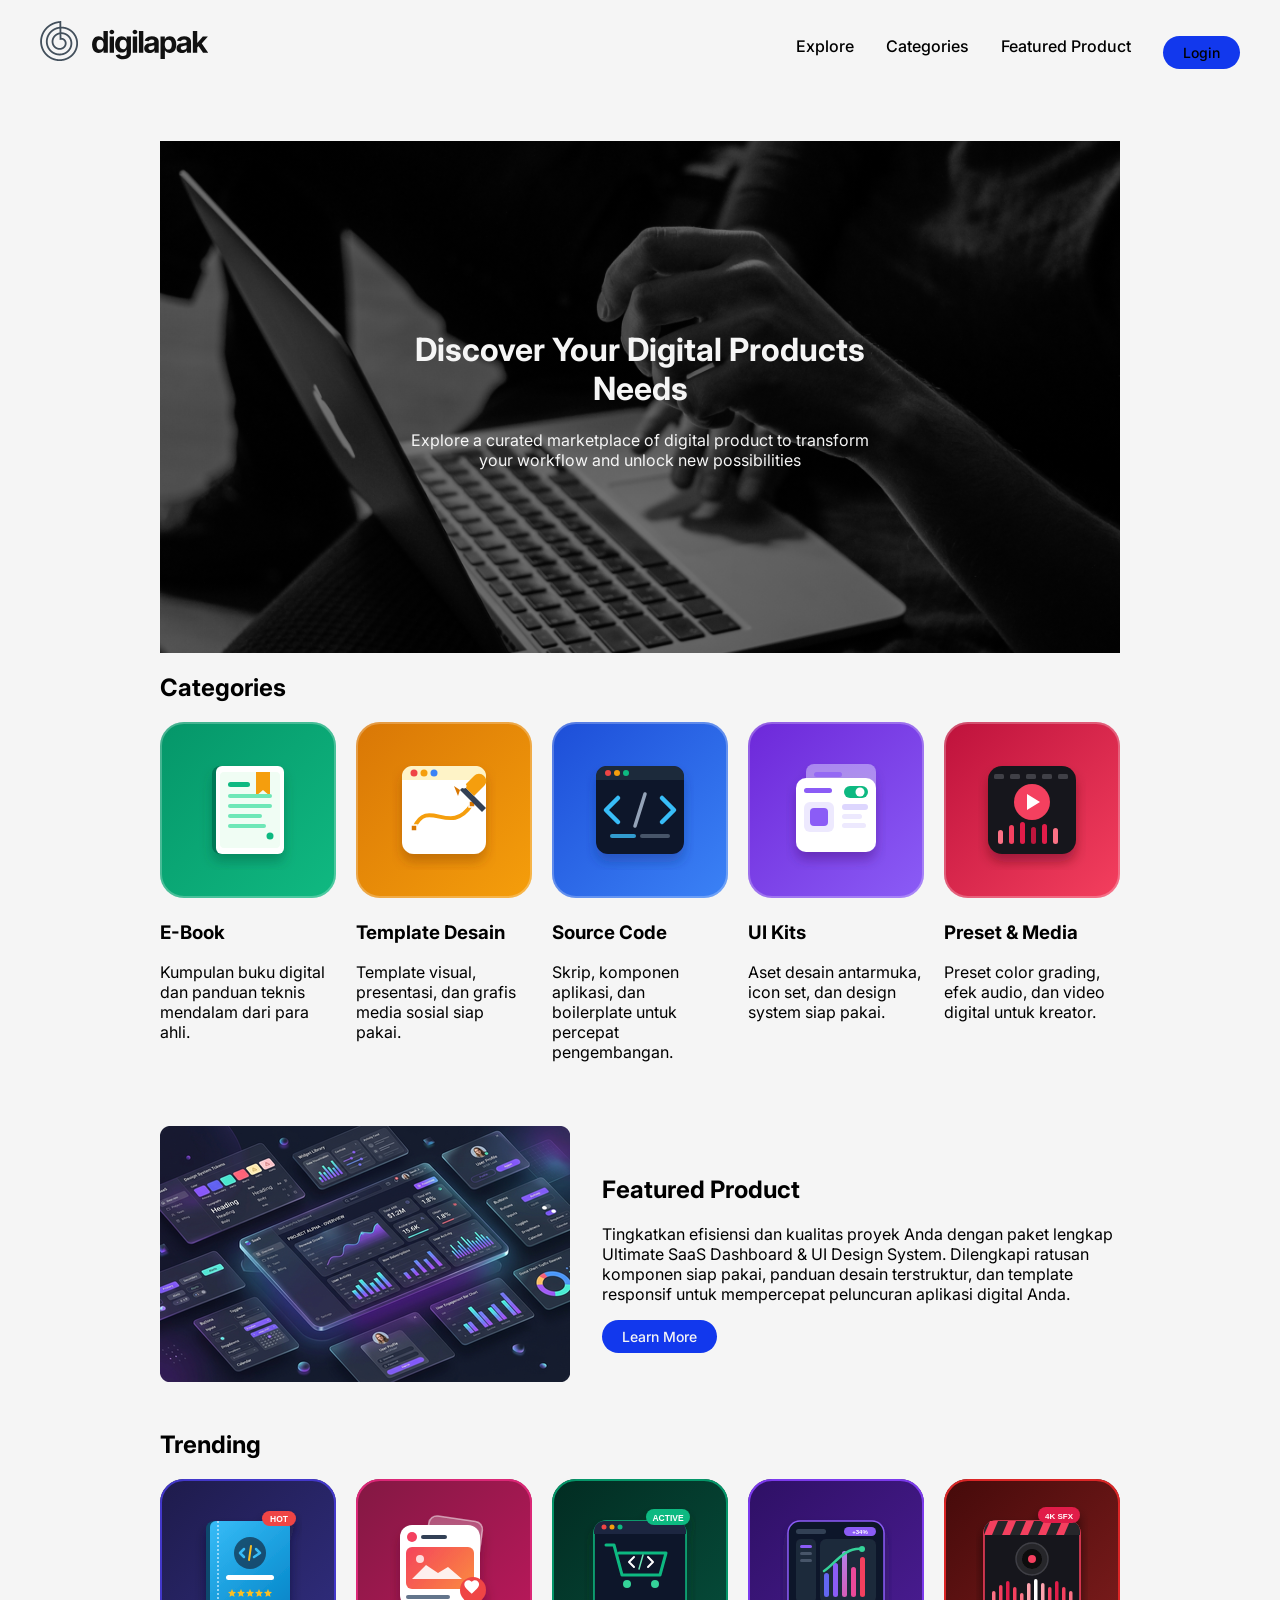
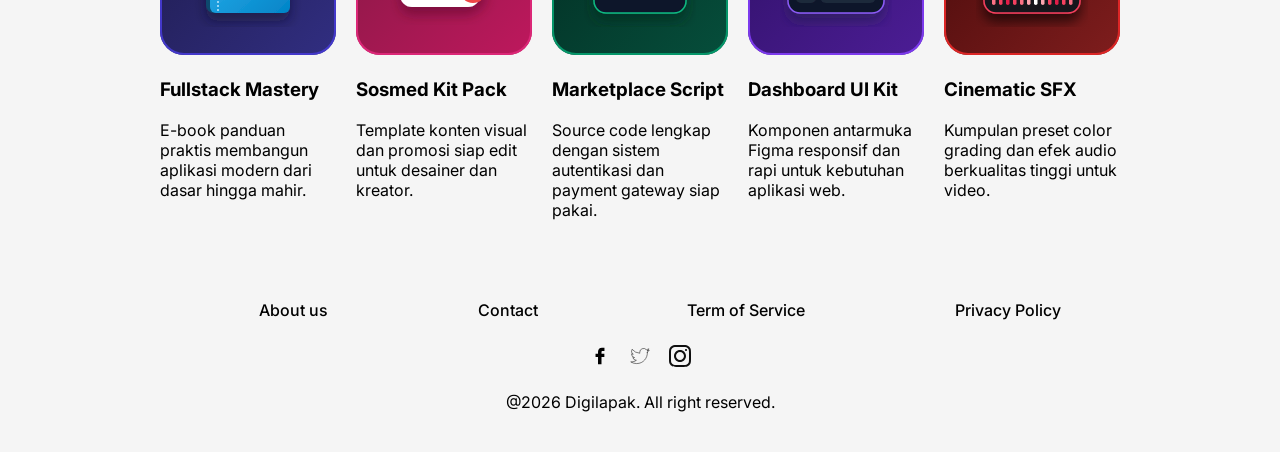
==== assignment-1/index.html @ e9bd9bd2 "add: assignment 1 dan 2" ====
<!DOCTYPE html>
<html lang="en">
<head>
    <meta charset="UTF-8">
    <meta name="viewport" content="width=device-width, initial-scale=1.0">
    <link rel="preconnect" href="https://fonts.googleapis.com">
    <link rel="preconnect" href="https://fonts.gstatic.com" crossorigin>
    <link href="https://fonts.googleapis.com/css2?family=Inter:wght@400;500;600;700&display=swap" rel="stylesheet">
    <link rel="stylesheet" href="style.css">
    <title>Assignment 1</title>
</head>
<body>
    
    <!--header-->
    <header class="header">
        <!-- Logo -->
         <div class="logo">
            <img src="assets/logo.svg" alt="logo">
         </div>

         <!--Navbar Element-->
         <nav class="navbar">
            <ul>
                <li>
                    <a href="">Explore</a>
                </li>
                <li>
                    <a href="#categories">Categories</a>
                </li>
                <li>
                    <a href="#featured-product">Featured Product</a>
                </li>
                <li class="button">
                    <a href="#">Login</a>
                </li>
            </ul>
         </nav>
    </header>

    <!--Landing page-->
    <div class="landing-page">
        <!--HERO-->
        <div class="hero-image">
            <div class="hero-text">
                <h1>Discover Your Digital Products Needs</h1>
                <p>Explore a curated marketplace of digital product to transform your workflow and unlock new possibilities</p>
            </div>
            
        </div>
    

        <!--Categories-->
        <section id="categories" class="categories">
            <h2>Categories</h2>
            <!--Card-->
            <div class="categories-grid">
                <!--Card 1-->
                <div class="categories-card">
                    <img src="assets/category-ebook.svg" alt="E-Book" width="176" height="176">
                    <h3>E-Book</h3>
                    <p>Kumpulan buku digital dan panduan teknis mendalam dari para ahli.</p>
                </div>
                <!--Card 2-->
                <div class="categories-card">
                    <img src="assets/category-design.svg" alt="Template Desain" width="176" height="176">
                    <h3>Template Desain</h3>
                    <p>Template visual, presentasi, dan grafis media sosial siap pakai.</p>
                </div>
                <!--Card 3-->
                <div class="categories-card">
                    <img src="assets/category-code.svg" alt="Source Code" width="176" height="176">
                    <h3>Source Code</h3>
                    <p>Skrip, komponen aplikasi, dan boilerplate untuk percepat pengembangan.</p>
                </div>
                <!--Card 4-->
                <div class="categories-card">
                    <img src="assets/category-uikit.svg" alt="UI Kits" width="176" height="176">
                    <h3>UI Kits</h3>
                    <p>Aset desain antarmuka, icon set, dan design system siap pakai.</p>
                </div>
                <!--Card 5-->
                <div class="categories-card">
                    <img src="assets/category-media.svg" alt="Preset & Media" width="176" height="176">
                    <h3>Preset & Media</h3>
                    <p>Preset color grading, efek audio, dan video digital untuk kreator.</p>
                </div>
             </div>

        </section>


        <!--Featured Product-->
        <section class="featured-product" id="featured-product">
            <div class="featured-product-image">
                <img src="assets/featured-product.png" alt="featured product">
            </div>

            <div class="featured-product-text">
                <h2>Featured Product</h2>
                <article>
                    <p>Tingkatkan efisiensi dan kualitas proyek Anda dengan paket lengkap Ultimate SaaS Dashboard &amp; UI Design System. Dilengkapi ratusan komponen siap pakai, panduan desain terstruktur, dan template responsif untuk mempercepat peluncuran aplikasi digital Anda.</p>
                </article>
                <a href="#" class="button">Learn More</a>
            </div>
        </section>


        <!--Trending-->
        <section class="trending">
            <h2>Trending</h2>
            <!--Card-->
            <div class="categories-grid">
                <!--Card 1-->
                <div class="categories-card">
                    <img src="assets/trending-ebook.svg" alt="E-Book Fullstack" width="176" height="176">
                    <h3>Fullstack Mastery</h3>
                    <p>E-book panduan praktis membangun aplikasi modern dari dasar hingga mahir.</p>
                </div>
                <!--Card 2-->
                <div class="categories-card">
                    <img src="assets/trending-design.svg" alt="Social Media Kit" width="176" height="176">
                    <h3>Sosmed Kit Pack</h3>
                    <p>Template konten visual dan promosi siap edit untuk desainer dan kreator.</p>
                </div>
                <!--Card 3-->
                <div class="categories-card">
                    <img src="assets/trending-code.svg" alt="Marketplace Starter" width="176" height="176">
                    <h3>Marketplace Script</h3>
                    <p>Source code lengkap dengan sistem autentikasi dan payment gateway siap pakai.</p>
                </div>
                <!--Card 4-->
                <div class="categories-card">
                    <img src="assets/trending-uikit.svg" alt="Dashboard UI Kit" width="176" height="176">
                    <h3>Dashboard UI Kit</h3>
                    <p>Komponen antarmuka Figma responsif dan rapi untuk kebutuhan aplikasi web.</p>
                </div>
                <!--Card 5-->
                <div class="categories-card">
                    <img src="assets/trending-media.svg" alt="Cinematic SFX Pack" width="176" height="176">
                    <h3>Cinematic SFX</h3>
                    <p>Kumpulan preset color grading dan efek audio berkualitas tinggi untuk video.</p>
                </div>
             </div>
        </section>

        <!--Footer-->
        <footer class="footer">
            <nav class="navbar">
                <ul class="footer-element">
                    <li>
                        <a href="">About us</a>
                    </li>
                    <li>
                        <a href="">Contact</a>
                    </li>
                    <li>
                        <a href="">Term of Service</a>
                    </li>
                    <li>
                        <a href="">Privacy Policy</a>
                    </li>
                </ul>
            </nav>
            

            <!--logo sosial media-->
            <div class="footer-icon">
                <img src="assets/facebook-icon.svg">
                <img src="assets/twit-icon.svg">
                <img src="assets/ig-icon.svg">
                
            </div>
            <p>@2026 Digilapak. All right reserved.</p>
            
        </footer>

    </div>
</body>
</html>
---- assignment-1/style.css ----
/*CSS*/

body {
    padding: 0;
    margin: 0;

    height: 100%;
    background-color: whitesmoke;
    font-family: 'Inter', sans-serif;
}

.header {
    display: flex;
    justify-content: space-between;
    padding-left: 40px;
    padding-right: 40px;
    padding-top: 20px;
    padding-bottom: 20px;
    margin-bottom: 36px;
    background-color: whitesmoke;
    position: sticky;
    top: 0;
    overflow: hidden;
    z-index: 999;
}

.logo{
    
}


.navbar ul {
    display: flex;
    flex-direction:row;
    gap: 32px;
    list-style-type: none;
}

.navbar li a{
    color: #000000;
    text-decoration: none;
    font-weight: 500;
}


.landing-page{
    padding-left: 160px;
    padding-right: 160px;
}


.hero-text{
text-align: center;
  position: absolute;
  top: 50%;
  left: 50%;
  transform: translate(-50%, -50%);
  color: whitesmoke;
}

.hero-image{
    background-image: linear-gradient(rgba(0, 0, 0, 0.5), rgba(0, 0, 0, 0.5)), url("assets/hero-img.jpg");
    background-size: cover;
    background-position: center;
    background-repeat: no-repeat;
    height: 512px;
    position: relative;
}

.categories{
    margin-bottom: 48px;
}

.categories-grid{
    display: flex;
    justify-content: space-between;
}

.categories-card{
    width: 176px;
    height: auto;
}

.featured-product{
    display: flex;
    justify-content: space-between;
    align-items: center;
    gap: 32px;
    margin-bottom: 48px;
}

.featured-product-image img{
    max-width: 100%;
    height: auto;
    display: block;
}

.button {
    display: inline-block;
    padding: 8px 20px;
    background-color: #1238ED;
    color: whitesmoke;
    text-decoration: none;
    font-size: 14px;
    font-weight: 500;
    border-radius: 20px;
    transition: background-color 0.2s ease;
}

.button:hover {
    background-color: #0d2bb5;
}

.featured-product-text{
    flex: 1;
}

.trending{
    margin-bottom: 48px;
}

.footer{
    margin-top: 64px;
}
.footer-element{
    display: flex;
    justify-content: space-around;

}

.footer-icon{
    display: flex;
    justify-content: center;
    gap: 16px;
    margin-top: 24px;
    margin-bottom: 24px;
}

.footer-icon img{
    max-width: 24px;
    max-height: 24px;
}

.footer p{
    text-align: center;
    margin-bottom: 40px;
}
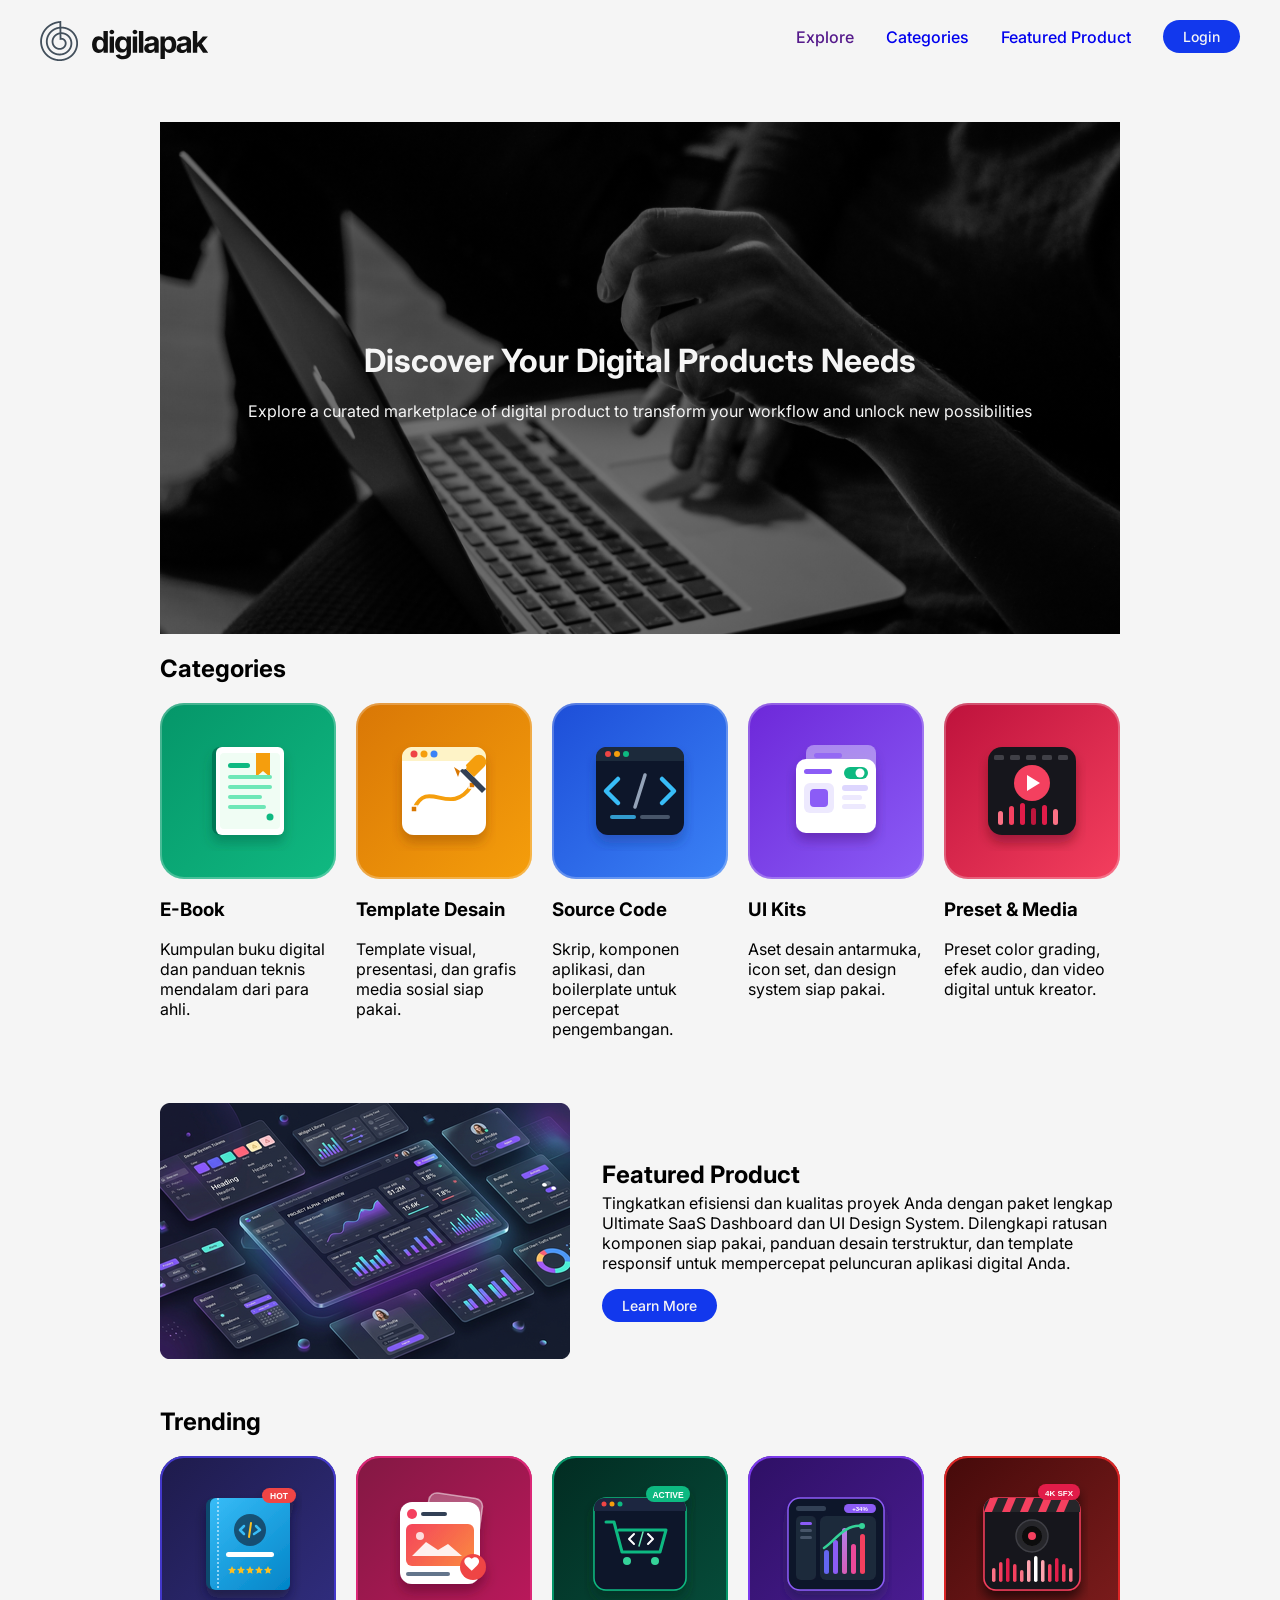
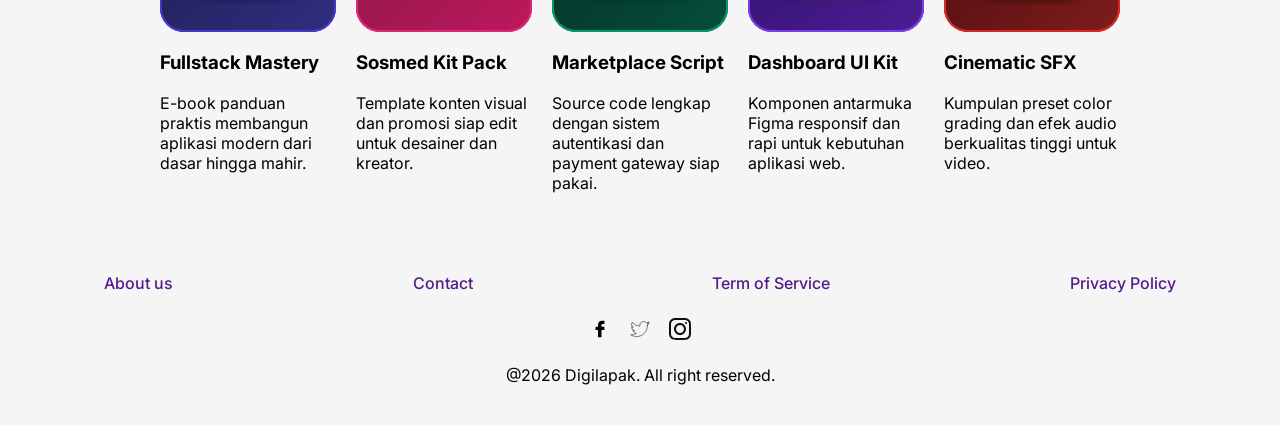
==== commit 9d4f7b9d: "fix: fix assigment 2" ====
--- a/assignment-1/index.html
+++ b/assignment-1/index.html
@@ -15,8 +15,13 @@
     <header class="header">
         <!-- Logo -->
          <div class="logo">
-            <img src="assets/logo.svg" alt="logo">
+            <img src="assets/logo.svg" alt="Digilapak Logo">
          </div>
+
+         <input type="checkbox" id="menu-toggle" class="menu-toggle">
+         <label for="menu-toggle" class="hamburger-icon">
+            &#9776;
+         </label>
 
          <!--Navbar Element-->
          <nav class="navbar">
@@ -30,15 +35,15 @@
                 <li>
                     <a href="#featured-product">Featured Product</a>
                 </li>
-                <li class="button">
-                    <a href="#">Login</a>
+                <li>
+                    <a href="#" class="button">Login</a>
                 </li>
             </ul>
          </nav>
     </header>
 
     <!--Landing page-->
-    <div class="landing-page">
+    <main class="landing-page">
         <!--HERO-->
         <div class="hero-image">
             <div class="hero-text">
@@ -98,7 +103,8 @@
             <div class="featured-product-text">
                 <h2>Featured Product</h2>
                 <article>
-                    <p>Tingkatkan efisiensi dan kualitas proyek Anda dengan paket lengkap Ultimate SaaS Dashboard &amp; UI Design System. Dilengkapi ratusan komponen siap pakai, panduan desain terstruktur, dan template responsif untuk mempercepat peluncuran aplikasi digital Anda.</p>
+                    Tingkatkan efisiensi dan kualitas proyek Anda dengan paket lengkap Ultimate SaaS Dashboard dan UI Design System. 
+                    Dilengkapi ratusan komponen siap pakai, panduan desain terstruktur, dan template responsif untuk mempercepat peluncuran aplikasi digital Anda.
                 </article>
                 <a href="#" class="button">Learn More</a>
             </div>
@@ -142,38 +148,34 @@
                 </div>
              </div>
         </section>
+    </main>
 
-        <!--Footer-->
-        <footer class="footer">
-            <nav class="navbar">
-                <ul class="footer-element">
-                    <li>
-                        <a href="">About us</a>
-                    </li>
-                    <li>
-                        <a href="">Contact</a>
-                    </li>
-                    <li>
-                        <a href="">Term of Service</a>
-                    </li>
-                    <li>
-                        <a href="">Privacy Policy</a>
-                    </li>
-                </ul>
-            </nav>
-            
+    <!--Footer-->
+    <footer class="footer">
+        <nav class="navbar">
+            <ul class="footer-element">
+                <li>
+                    <a href="">About us</a>
+                </li>
+                <li>
+                    <a href="">Contact</a>
+                </li>
+                <li>
+                    <a href="">Term of Service</a>
+                </li>
+                <li>
+                    <a href="">Privacy Policy</a>
+                </li>
+            </ul>
+        </nav>
+        <!--logo sosial media-->
+        <div class="footer-icon">
+            <img src="assets/facebook-icon.svg" alt="facebook">
+            <img src="assets/twit-icon.svg" alt="twitter">
+            <img src="assets/ig-icon.svg" alt="instagram">   
+        </div>
+        <p>@2026 Digilapak. All right reserved.</p>    
+    </footer>
 
-            <!--logo sosial media-->
-            <div class="footer-icon">
-                <img src="assets/facebook-icon.svg">
-                <img src="assets/twit-icon.svg">
-                <img src="assets/ig-icon.svg">
-                
-            </div>
-            <p>@2026 Digilapak. All right reserved.</p>
-            
-        </footer>
-
-    </div>
 </body>
 </html>
--- a/assignment-1/style.css
+++ b/assignment-1/style.css
@@ -12,20 +12,20 @@
 .header {
     display: flex;
     justify-content: space-between;
-    padding-left: 40px;
-    padding-right: 40px;
-    padding-top: 20px;
-    padding-bottom: 20px;
+    padding: 20px 40px;
     margin-bottom: 36px;
     background-color: whitesmoke;
     position: sticky;
     top: 0;
-    overflow: hidden;
     z-index: 999;
 }
 
-.logo{
-    
+.menu-toggle{
+    display: none;
+}
+
+.hamburger-icon{
+    display: none;
 }
 
 
@@ -34,28 +34,29 @@
     flex-direction:row;
     gap: 32px;
     list-style-type: none;
+    align-items: center;
+    margin: 0;
+    padding: 0;
 }
 
 .navbar li a{
-    color: #000000;
+    
     text-decoration: none;
     font-weight: 500;
 }
 
 
 .landing-page{
-    padding-left: 160px;
-    padding-right: 160px;
-}
+    max-width: 960px;
+    margin: auto;
+    padding: 0;
+}
+
 
 
 .hero-text{
-text-align: center;
-  position: absolute;
-  top: 50%;
-  left: 50%;
-  transform: translate(-50%, -50%);
-  color: whitesmoke;
+    text-align: center;
+    color: whitesmoke;
 }
 
 .hero-image{
@@ -64,7 +65,11 @@
     background-position: center;
     background-repeat: no-repeat;
     height: 512px;
-    position: relative;
+
+    display: flex;
+    justify-content: center;
+    align-items: center;
+    
 }
 
 .categories{
@@ -73,12 +78,19 @@
 
 .categories-grid{
     display: flex;
-    justify-content: space-between;
+    gap: 20px;
+    flex-wrap: wrap;
 }
 
 .categories-card{
     width: 176px;
+    
+}
+
+.categories-card img{
+    width: 100%;
     height: auto;
+    display: block;
 }
 
 .featured-product{
@@ -89,10 +101,27 @@
     margin-bottom: 48px;
 }
 
+.featured-product-image{
+    width: 410px;
+    flex-shrink: 0;
+    height: 256px;
+}
+
 .featured-product-image img{
-    max-width: 100%;
-    height: auto;
+    width: 100%;
+    height: 256px;
+    object-fit: cover;
     display: block;
+
+}
+
+
+.featured-product-text h2{
+    margin-bottom: 4px;
+}
+
+.featured-product-text article{
+    margin-bottom: 16px;
 }
 
 .button {
@@ -111,9 +140,7 @@
     background-color: #0d2bb5;
 }
 
-.featured-product-text{
-    flex: 1;
-}
+
 
 .trending{
     margin-bottom: 48px;
@@ -144,4 +171,73 @@
 .footer p{
     text-align: center;
     margin-bottom: 40px;
+}
+
+
+@media (max-width: 768px){
+    .landing-page{
+        padding: 0 32px;;
+    }
+
+    .hamburger-icon{
+        display: block;
+        margin-left: auto;
+        font-size: 28px;
+        cursor: pointer;
+        user-select: none;
+}
+    .navbar ul{
+        display: none;
+        flex-direction: column;
+        position: absolute;
+        top: 100%;
+        left: 0;
+        width: 100%;
+        background-color: whitesmoke;
+        padding: 20px 0;
+        gap: 20px;
+        box-shadow: 0 4px 6px rgba(0, 0, 0, 0.1);
+    }
+
+    .menu-toggle:checked ~ .navbar ul{
+        display: flex;
+    }
+
+
+    .hero-image{
+        padding: 0px 13px;
+    }
+
+    .categories-grid{
+        justify-content: center;
+    }
+
+    .categories-card{
+        width: 100%;
+        max-width: 280px;
+        text-align: center;
+    }
+
+    .featured-product{
+        flex-direction: column;
+        gap: 24px;
+    }
+
+    .featured-product-image{
+        width: 100%;
+        height: auto;
+    }
+    .featured-product-image img{
+        width: 100%;
+        height: auto;
+    }
+
+    .footer-element{
+        display: flex;
+        flex-wrap: wrap;
+        justify-content: center;
+        gap: 16px 24px;
+        padding: 0;
+    }
+
 }
